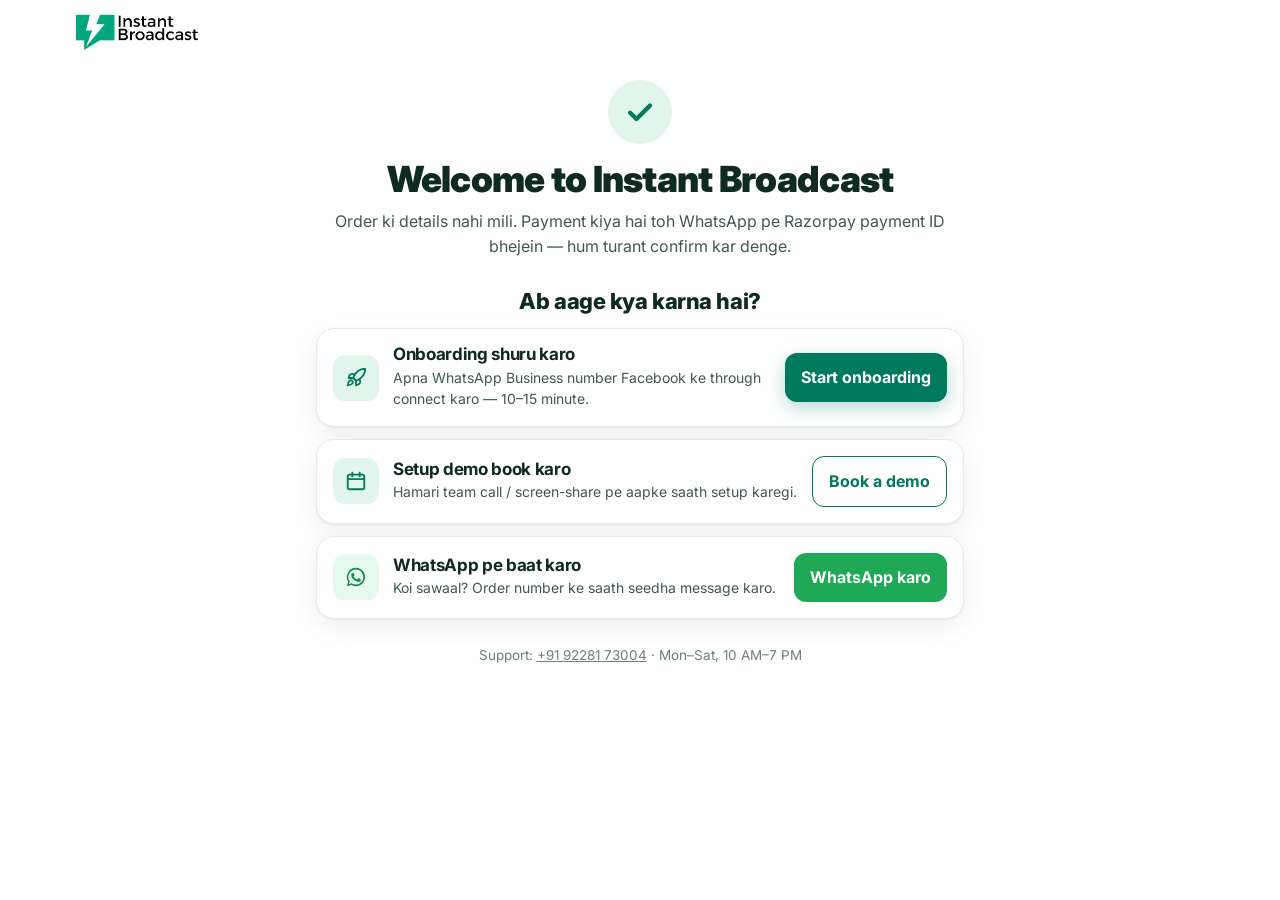
==== thank-you/index.html @ f4b50f8f "Razorpay checkout, thank-you page with order number, demo booking and onboarding; mobile fixes for k" ====
<!doctype html>
<html lang="hi-Latn">
<head>
<meta charset="utf-8">
<meta name="viewport" content="width=device-width, initial-scale=1, viewport-fit=cover">
<title>Order confirmed — Instant Broadcast</title>
<meta name="robots" content="noindex, nofollow">
<meta name="theme-color" content="#007A5C">
<link rel="icon" type="image/png" sizes="32x32" href="/assets/favicon-32.png">
<link rel="preconnect" href="https://fonts.googleapis.com">
<link rel="preconnect" href="https://fonts.gstatic.com" crossorigin>
<link href="https://fonts.googleapis.com/css2?family=Inter:wght@400;500;600;700;800;900&amp;display=swap" rel="stylesheet">
<link rel="stylesheet" href="/styles.css">
<style>
  .ty{max-width:680px;margin:0 auto;padding:8px 16px 60px}
  .ok-ic{width:64px;height:64px;border-radius:50%;background:var(--tint-2);color:var(--green-d);display:grid;place-items:center;margin:8px auto 14px}
  .ok-ic svg{width:34px;height:34px}
  .ty h1{font-size:clamp(26px,5vw,36px);font-weight:900;text-align:center;line-height:1.2}
  .ty .sub{text-align:center;color:var(--ink-2);margin-top:8px}
  .order{background:#fff;border:1.5px solid var(--green);border-radius:20px;box-shadow:var(--shadow);margin:24px 0;overflow:hidden}
  .order-no{background:var(--tint);padding:16px 18px;display:flex;align-items:center;justify-content:space-between;gap:12px;flex-wrap:wrap}
  .order-no small{display:block;font-size:12px;font-weight:700;color:var(--muted);text-transform:uppercase;letter-spacing:.05em}
  .order-no b{font-size:24px;font-weight:900;letter-spacing:.02em;font-variant-numeric:tabular-nums}
  .copy{border:1.5px solid var(--green-d);background:#fff;color:var(--green-d);font-weight:700;border-radius:10px;padding:9px 14px;font-size:14px}
  .order-body{padding:14px 18px}
  .order-body .kv b{text-align:right}
  .pending{background:#FFF7E6;color:#7A4B00;font-size:13.5px;padding:10px 18px;border-top:1px solid #F5E3B8}
  .next h2{font-size:22px;text-align:center;margin:30px 0 14px}
  .acts{display:grid;gap:12px}
  .act{background:#fff;border:1px solid var(--line);border-radius:18px;padding:16px;display:grid;grid-template-columns:auto 1fr;gap:14px;align-items:center;box-shadow:var(--shadow)}
  .act .ic{width:46px;height:46px;border-radius:12px;background:var(--tint-2);color:var(--green-d);display:grid;place-items:center}
  .act .ic svg{width:22px;height:22px}
  .act h3{font-size:17px}
  .act p{font-size:14px;color:var(--ink-2);margin:2px 0 0}
  .act > .btn{grid-column:1/-1;width:100%;min-height:48px;padding:12px 16px}
  .act.wa .ic{background:#E7F8EE;color:#128C4B}
  .btn-wa{background:#1FA855;color:#fff}
  .btn-wa:hover{background:#178A45}
  #demo-box{grid-column:1/-1;display:none;border-top:1px dashed var(--line);padding-top:14px;margin-top:4px}
  #demo-box.open{display:block}
  .chips{display:flex;gap:8px;overflow-x:auto;padding-bottom:4px;margin:6px 0 12px}
  .chip{flex:none;border:1.5px solid #CFDCD6;background:#fff;border-radius:12px;padding:9px 12px;font-weight:600;font-size:14px;color:var(--ink);text-align:center;line-height:1.2}
  .chip small{display:block;font-weight:500;font-size:12px;color:var(--muted)}
  .chip[aria-pressed="true"]{border-color:var(--green-d);background:var(--tint-2);color:var(--green-dd)}
  .chip:disabled{opacity:.4;cursor:not-allowed}
  .lbl-sm{font-size:14px;font-weight:700}
  .done{background:var(--tint);border-radius:12px;padding:12px;font-size:14.5px;font-weight:600;color:var(--green-dd)}
  .help{text-align:center;font-size:13.5px;color:var(--muted);margin-top:26px}
  @media(min-width:640px){.act{grid-template-columns:auto 1fr auto}.act > .btn{grid-column:auto;width:auto}.act p{margin-bottom:0}}
</style>
<script>
!function(f,b,e,v,n,t,s){if(f.fbq)return;n=f.fbq=function(){n.callMethod?n.callMethod.apply(n,arguments):n.queue.push(arguments)};if(!f._fbq)f._fbq=n;n.push=n;n.loaded=!0;n.version='2.0';n.queue=[];t=b.createElement(e);t.async=!0;t.src=v;s=b.getElementsByTagName(e)[0];s.parentNode.insertBefore(t,s)}(window,document,'script','https://connect.facebook.net/en_US/fbevents.js');
fbq('init', '1191549192775541');
fbq('track', 'PageView');
</script>
<script src="/track.js" defer></script>
<script src="/thankyou.js" defer></script>
</head>
<body>
<svg width="0" height="0" style="position:absolute" aria-hidden="true">
  <defs>
    <symbol id="i-check" viewBox="0 0 24 24"><path fill="none" stroke="currentColor" stroke-width="3" stroke-linecap="round" stroke-linejoin="round" d="M5 12.5l4.5 4.5L19 7.5"/></symbol>
    <symbol id="i-rocket" viewBox="0 0 24 24"><g fill="none" stroke="currentColor" stroke-width="2" stroke-linecap="round" stroke-linejoin="round"><path d="M5 15c-1.5 1.3-2 5-2 5s3.7-.5 5-2c.7-.8.7-2.1-.1-2.9a2.2 2.2 0 0 0-2.9-.1z"/><path d="M12 15l-3-3a22 22 0 0 1 2-4A12.9 12.9 0 0 1 22 2c0 2.7-.8 7.5-6 11a22.4 22.4 0 0 1-4 2z"/><path d="M9 12H4s.6-3 2-4c1.6-1.1 5 0 5 0M12 15v5s3-.6 4-2c1.1-1.6 0-5 0-5"/></g></symbol>
    <symbol id="i-cal" viewBox="0 0 24 24"><g fill="none" stroke="currentColor" stroke-width="2" stroke-linecap="round"><rect x="3" y="5" width="18" height="16" rx="2"/><path d="M3 10h18M8 3v4M16 3v4"/></g></symbol>
    <symbol id="i-wa" viewBox="0 0 24 24"><path fill="currentColor" d="M12 2a10 10 0 0 0-8.6 15.1L2 22l5-1.3A10 10 0 1 0 12 2zm0 18.2c-1.6 0-3.1-.4-4.4-1.2l-.3-.2-3 .8.8-2.9-.2-.3A8.2 8.2 0 1 1 12 20.2zm4.5-6.1c-.2-.1-1.5-.7-1.7-.8-.2-.1-.4-.1-.6.1l-.8 1c-.1.2-.3.2-.5.1a6.7 6.7 0 0 1-3.3-2.9c-.3-.4.3-.4.7-1.4.1-.2 0-.3 0-.5l-.8-1.8c-.2-.5-.4-.4-.6-.4h-.5a1 1 0 0 0-.7.3 2.9 2.9 0 0 0-.9 2.2 5.1 5.1 0 0 0 1 2.7 11.6 11.6 0 0 0 4.5 4c1.7.7 2.3.8 3.2.6.5-.1 1.5-.6 1.7-1.2.2-.6.2-1.1.1-1.2l-.6-.3z"/></symbol>
  </defs>
</svg>

<header class="wrap top"><a href="/"><img class="logo" src="/assets/ib-logo.webp" alt="Instant Broadcast" width="405" height="120"></a></header>

<main class="ty" id="ty">
  <div class="ok-ic"><svg><use href="#i-check"/></svg></div>
  <h1 id="ty-title">Payment ho gaya! Welcome to Instant Broadcast.</h1>
  <p class="sub" id="ty-sub">Aapka order confirm hai. Order number sambhal ke rakhein — support pe yahi poocha jayega.</p>

  <div class="order" id="order">
    <div class="order-no">
      <div><small>Order number</small><b id="o-no">—</b></div>
      <button class="copy" type="button" id="o-copy">Copy</button>
    </div>
    <div class="order-body">
      <div class="kv"><span>Amount paid</span><b id="o-amt">—</b></div>
      <div class="kv"><span>Plan</span><b id="o-items">Instant Broadcast combo (yearly)</b></div>
      <div class="kv"><span>Payment ID</span><b id="o-pay" style="font-weight:600;font-size:13px">—</b></div>
    </div>
    <div class="pending" id="o-pending" hidden>Payment Razorpay pe ho gaya hai; hamari team order ko confirm karke aapko WhatsApp karegi.</div>
  </div>

  <section class="next">
    <h2>Ab aage kya karna hai?</h2>
    <div class="acts">
      <div class="act">
        <span class="ic"><svg><use href="#i-rocket"/></svg></span>
        <div><h3>Onboarding shuru karo</h3><p>Apna WhatsApp Business number Facebook ke through connect karo — 10–15 minute.</p></div>
        <a class="btn btn-main" id="go-onboard" href="https://onboarding.instantbroadcast.in/auth/facebook/onboarding/">Start onboarding</a>
      </div>

      <div class="act">
        <span class="ic"><svg><use href="#i-cal"/></svg></span>
        <div><h3>Setup demo book karo</h3><p>Hamari team call / screen-share pe aapke saath setup karegi.</p></div>
        <button class="btn btn-ghost" type="button" id="demo-open" aria-expanded="false" aria-controls="demo-box">Book a demo</button>
        <div id="demo-box">
          <div class="lbl-sm">Din chuno</div>
          <div class="chips" id="d-days" role="group" aria-label="Demo day"></div>
          <div class="lbl-sm">Time chuno</div>
          <div class="chips" id="d-slots" role="group" aria-label="Demo time"></div>
          <p class="err" id="d-err" hidden></p>
          <button class="btn btn-main btn-block" type="button" id="d-book">Demo confirm karo</button>
          <div class="done" id="d-done" hidden></div>
        </div>
      </div>

      <div class="act wa">
        <span class="ic"><svg><use href="#i-wa"/></svg></span>
        <div><h3>WhatsApp pe baat karo</h3><p>Koi sawaal? Order number ke saath seedha message karo.</p></div>
        <a class="btn btn-wa" id="go-wa" href="https://wa.me/919228173004?text=Hi%2C%20maine%20Instant%20Broadcast%20combo%20kharida%20hai.%20%5Bcombo-lp%5D" target="_blank" rel="noopener">WhatsApp karo</a>
      </div>
    </div>
  </section>

  <p class="help">Support: <a href="tel:+919228173004">+91 92281 73004</a> · Mon–Sat, 10 AM–7 PM</p>
</main>
</body>
</html>
---- styles.css ----
/* Instant Broadcast — Combo page. White + green, Inter. */
:root{
  --green:#00A67E; --green-d:#007A5C; --green-dd:#005C45; --ink:#0F2A22; --ink-2:#3D5A50; --muted:#6B8279;
  --line:#E3ECE8; --tint:#F1FAF6; --tint-2:#E2F5EC; --bg:#FFFFFF; --soft:#F7FAF9; --amber:#F5A524; --red:#D64545;
  --r:16px; --r-lg:24px; --shadow:0 1px 2px rgba(15,42,34,.06),0 8px 24px rgba(15,42,34,.07);
}
*{box-sizing:border-box;margin:0;padding:0}
html{scroll-behavior:smooth;-webkit-text-size-adjust:100%}
@media (prefers-reduced-motion:reduce){html{scroll-behavior:auto}*{animation:none!important;transition:none!important}}
body{font-family:Inter,system-ui,-apple-system,"Segoe UI",Roboto,sans-serif;color:var(--ink);background:var(--bg);line-height:1.55;font-size:16px;overflow-x:hidden}
img{max-width:100%;display:block}
a{color:inherit}
button{font:inherit;cursor:pointer}
.wrap{max-width:1160px;margin:0 auto;padding:0 16px}
.sec{padding:64px 0}
.sec.soft{background:var(--soft)}
.eyebrow{display:inline-flex;align-items:center;gap:8px;font-size:13px;font-weight:700;letter-spacing:.04em;text-transform:uppercase;color:var(--green-d);background:var(--tint-2);padding:6px 12px;border-radius:999px}
h1,h2,h3{line-height:1.15;letter-spacing:-.02em}
h2{font-size:clamp(28px,4.2vw,42px);font-weight:800;margin:14px 0 12px}
h3{font-size:20px;font-weight:700}
.lead{color:var(--ink-2);font-size:17px;max-width:640px}
.center{text-align:center}.center .lead{margin:0 auto}
.hl{color:var(--green-d);background:linear-gradient(transparent 62%,#BFEFDB 62%)}

/* buttons */
.btn{display:inline-flex;align-items:center;justify-content:center;gap:10px;border:0;border-radius:12px;font-weight:700;text-decoration:none;padding:15px 22px;font-size:16px;transition:transform .15s,background .15s;min-height:52px}
.btn:active{transform:scale(.98)}
.btn-main{background:var(--green-d);color:#fff;box-shadow:0 6px 18px rgba(0,122,92,.28)}
.btn-main:hover{background:var(--green-dd)}
.btn-ghost{background:#fff;color:var(--green-d);border:1.5px solid var(--green-d)}
.btn-ghost:hover{background:var(--tint)}
.btn-block{width:100%}
.btn svg{width:20px;height:20px;flex:none}

/* top strip */
.strip{background:var(--tint-2);color:var(--ink);font-size:14px;text-align:center;padding:9px 16px;font-weight:500}
.strip b{color:var(--green-d)}
.strip a{font-weight:700;color:var(--green-d);margin-left:6px;white-space:nowrap}

/* header */
.top{display:flex;align-items:center;justify-content:space-between;gap:12px;padding-top:14px;padding-bottom:14px}
.top img.logo{height:36px;width:auto}
.top .wa-link{display:inline-flex;align-items:center;gap:8px;font-weight:600;font-size:14px;text-decoration:none;color:var(--green-d)}
.top .wa-link svg{width:18px;height:18px}

/* hero */
.hero{padding:28px 0 56px;background:radial-gradient(900px 420px at 85% 0%,#E6F8F0 0%,rgba(230,248,240,0) 70%)}
.hero-grid{display:grid;gap:40px;align-items:center}
@media(min-width:960px){.hero-grid{grid-template-columns:1.08fr .92fr}}
.hero h1{font-size:clamp(32px,5.4vw,54px);font-weight:900;margin:16px 0 14px}
.hero .sub{font-size:18px;color:var(--ink-2);max-width:560px}
.trio{display:grid;grid-template-columns:repeat(3,1fr);gap:10px;margin:22px 0}
.trio div{background:#fff;border:1px solid var(--line);border-radius:14px;padding:12px 10px;text-align:center;font-size:13px;font-weight:600;color:var(--ink-2)}
.trio .ic{width:38px;height:38px;border-radius:10px;background:var(--tint-2);display:grid;place-items:center;margin:0 auto 8px;color:var(--green-d)}
.trio .ic svg{width:20px;height:20px}
.pricebox{background:#fff;border:1.5px solid var(--green);border-radius:var(--r-lg);padding:18px;box-shadow:var(--shadow);max-width:520px}
.pricebox .row{display:flex;align-items:baseline;gap:10px;flex-wrap:wrap}
.pricebox .amt{font-size:36px;font-weight:900;letter-spacing:-.02em}
.pricebox .per{color:var(--ink-2);font-weight:600}
.pricebox .note{font-size:13px;color:var(--muted);margin-top:4px}
.pricebox .gift{display:flex;gap:10px;align-items:center;background:var(--tint);border-radius:12px;padding:10px 12px;margin:14px 0;font-size:14px;font-weight:600}
.pricebox .gift svg{width:22px;height:22px;color:var(--green-d);flex:none}
.trust{display:flex;align-items:center;gap:14px;flex-wrap:wrap;margin-top:18px;font-size:14px;color:var(--ink-2)}
.faces{display:flex}.faces img{width:34px;height:34px;border-radius:50%;border:2px solid #fff;margin-left:-8px}.faces img:first-child{margin-left:0}
.stars{color:var(--amber);letter-spacing:1px}
.trust img.mbp{height:40px;width:auto}

/* hero visual: phone + floating cards (all HTML, no screenshots) */
.stage{position:relative;max-width:440px;margin:0 auto;padding:10px 26px}
.phone{background:#0F2A22;border-radius:38px;padding:10px;box-shadow:0 30px 60px rgba(15,42,34,.25)}
.screen{background:#ECE5DD;border-radius:30px;overflow:hidden}
.chat-head{background:var(--green-dd);color:#fff;display:flex;align-items:center;gap:10px;padding:14px 14px}
.chat-head .av{width:34px;height:34px;border-radius:50%;background:#fff;display:grid;place-items:center}
.chat-head .av img{width:26px;height:auto}
.chat-head b{display:block;font-size:14px}.chat-head small{font-size:11px;opacity:.85}
.chat{padding:14px 12px 18px;display:flex;flex-direction:column;gap:8px;min-height:380px;font-size:13.5px}
.msg{max-width:84%;padding:8px 10px 6px;border-radius:10px;background:#fff;box-shadow:0 1px 1px rgba(0,0,0,.08);position:relative}
.msg.me{align-self:flex-end;background:#D9FDD3}
.msg time{display:block;text-align:right;font-size:10px;color:#7d8b85;margin-top:2px}
.msg .card-img{height:110px;border-radius:8px;margin:-2px -4px 8px;background:linear-gradient(135deg,#FFE7B8,#FFC7A6 55%,#F59E9E);display:grid;place-items:center;font-weight:900;font-size:26px;color:#7A2E12;letter-spacing:-.02em}
.msg .qr{display:flex;flex-direction:column;gap:1px;margin:8px -10px -6px;border-top:1px solid #eee}
.msg .qr span{text-align:center;color:#027EB5;font-weight:600;padding:8px;border-bottom:1px solid #f1f1f1}
.msg .qr span:last-child{border:0}
.float{position:absolute;background:#fff;border-radius:14px;box-shadow:var(--shadow);padding:10px 12px;font-size:12.5px;display:flex;gap:10px;align-items:center;border:1px solid var(--line)}
.float .ic{width:32px;height:32px;border-radius:9px;display:grid;place-items:center;flex:none}
.float .ic svg{width:18px;height:18px}
.float b{display:block;font-size:13px}
.float small{color:var(--muted)}
.f1{left:-6px;top:90px}.f1 .ic{background:#FFF3DC;color:#B26B00}
.f2{right:-8px;top:230px}.f2 .ic{background:var(--tint-2);color:var(--green-d)}
.f3{left:4px;bottom:28px}.f3 .ic{background:#E8F0FF;color:#2F5BD3}
@media(max-width:420px){.float{transform:scale(.9)}.f1{left:-14px}.f2{right:-16px}.f3{left:-10px}}

/* reviews */
.rev-grid{display:grid;gap:16px;margin-top:32px}
@media(min-width:760px){.rev-grid{grid-template-columns:repeat(3,1fr)}}
.rev{background:#fff;border:1px solid var(--line);border-radius:var(--r);padding:20px;box-shadow:var(--shadow)}
.rev p{font-size:17px;font-weight:600;margin:10px 0 14px}
.rev .who{font-size:13px;color:var(--muted)}
.rev .who b{color:var(--ink)}
.rating{display:flex;align-items:center;justify-content:center;gap:16px;flex-wrap:wrap;margin-top:22px;font-size:14px;color:var(--ink-2)}
.rating .big{font-size:30px;font-weight:900;color:var(--ink)}
.rating img{height:40px;width:auto}

/* combo builder */
.combo-grid{display:grid;gap:24px;margin-top:34px;align-items:start}
@media(min-width:980px){.combo-grid{grid-template-columns:1.35fr .95fr}}
.items{display:grid;gap:14px}
.item{position:relative;display:grid;grid-template-columns:auto 1fr;gap:14px;background:#fff;border:1.5px solid var(--line);border-radius:var(--r-lg);padding:18px;cursor:pointer;transition:border-color .15s,box-shadow .15s}
.item:hover{border-color:#B7E3D1}
.item.on{border-color:var(--green);box-shadow:0 0 0 3px rgba(0,166,126,.12)}
.item.locked{cursor:default}
.item input{position:absolute;opacity:0;pointer-events:none}
.tick{width:28px;height:28px;border-radius:8px;border:2px solid #B8C9C2;display:grid;place-items:center;background:#fff;margin-top:2px;transition:.15s}
.tick svg{width:18px;height:18px;color:#fff;opacity:0}
.item.on .tick{background:var(--green-d);border-color:var(--green-d)}
.item.on .tick svg{opacity:1}
.item input:focus-visible + .tick{outline:3px solid #8FD9BD;outline-offset:2px}
.item .top-row{display:flex;justify-content:space-between;gap:10px;align-items:flex-start;flex-wrap:wrap}
.item h3{font-size:18px}
.item .tag{font-size:12px;font-weight:700;color:var(--green-d);background:var(--tint-2);padding:3px 9px;border-radius:999px;white-space:nowrap}
.item .tag.gift{background:#FFF3DC;color:#8A5300}
.item .price{font-weight:800;white-space:nowrap}
.item .price small{font-weight:600;color:var(--muted)}
.item p{color:var(--ink-2);font-size:14.5px;margin:6px 0 10px}
.item ul{list-style:none;display:flex;flex-wrap:wrap;gap:6px}
.item li{font-size:12.5px;background:var(--soft);border:1px solid var(--line);border-radius:999px;padding:4px 10px;color:var(--ink-2)}
.cart{background:#fff;border:1.5px solid var(--line);border-radius:var(--r-lg);padding:20px;box-shadow:var(--shadow)}
@media(min-width:980px){.cart{position:sticky;top:20px}}
.cart h3{display:flex;align-items:center;gap:8px;margin-bottom:14px}
.cart h3 svg{width:20px;height:20px;color:var(--green-d)}
.lines{list-style:none;display:grid;gap:10px;font-size:14.5px;border-bottom:1px dashed var(--line);padding-bottom:14px}
.lines li{display:flex;justify-content:space-between;gap:12px}
.lines .free{color:var(--green-d);font-weight:700}
.lines .tbc{color:var(--muted);font-size:13px;text-align:right}
.sums{display:grid;gap:6px;font-size:14px;padding:12px 0;color:var(--ink-2)}
.sums div{display:flex;justify-content:space-between}
.total{display:flex;justify-content:space-between;align-items:baseline;font-weight:900;font-size:22px;border-top:1px solid var(--line);padding-top:12px;margin-bottom:14px}
.cart .fine{font-size:12.5px;color:var(--muted);margin-top:10px}
.assure{display:grid;gap:6px;margin-top:12px;font-size:13px;color:var(--ink-2)}
.assure div{display:flex;gap:8px;align-items:center}
.assure svg{width:16px;height:16px;color:var(--green-d);flex:none}

/* checkout drawer */
.co-back{position:fixed;inset:0;background:rgba(15,42,34,.45);z-index:60;display:none}
.co-back.open{display:block}
.co{position:fixed;left:0;right:0;bottom:0;z-index:61;background:#fff;border-radius:22px 22px 0 0;max-height:92vh;overflow:auto;transform:translateY(105%);transition:transform .25s;padding:22px 16px 26px}
.co.open{transform:none}
@media(min-width:720px){.co{left:50%;right:auto;bottom:auto;top:50%;width:480px;border-radius:22px;transform:translate(-50%,-40%);opacity:0;pointer-events:none;transition:opacity .2s,transform .2s}.co.open{transform:translate(-50%,-50%);opacity:1;pointer-events:auto}}
.co .x{position:absolute;right:12px;top:12px;width:40px;height:40px;border-radius:50%;border:0;background:var(--soft);font-size:22px;line-height:1}
.co h3{font-size:22px;margin-bottom:4px;padding-right:40px}
.co .mini{background:var(--tint);border-radius:12px;padding:10px 12px;font-size:13.5px;margin:14px 0}
.co .mini b{color:var(--green-d)}
.field{display:grid;gap:6px;margin-bottom:12px}
.field label{font-size:14px;font-weight:600}
.field input{font:inherit;font-size:16px;border:1.5px solid #CFDCD6;border-radius:12px;padding:13px 14px;width:100%;background:#fff;color:var(--ink)}
.field input:focus{outline:none;border-color:var(--green);box-shadow:0 0 0 3px rgba(0,166,126,.15)}
.phone-in{display:flex;border:1.5px solid #CFDCD6;border-radius:12px;overflow:hidden}
.phone-in span{padding:13px 12px;background:var(--soft);font-weight:600;border-right:1px solid #CFDCD6}
.phone-in input{border:0;border-radius:0}
.phone-in:focus-within{border-color:var(--green);box-shadow:0 0 0 3px rgba(0,166,126,.15)}
.err{color:var(--red);font-size:13px}
.consent{font-size:12.5px;color:var(--muted);margin:6px 0 14px}

/* template showcase */
.tpl-row{display:flex;gap:16px;overflow-x:auto;scroll-snap-type:x mandatory;padding:6px 2px 18px;margin-top:30px;-webkit-overflow-scrolling:touch}
.tpl{flex:0 0 260px;scroll-snap-align:start;background:#ECE5DD;border-radius:20px;padding:14px;border:1px solid #DED6CC}
.tpl h4{font-size:14px;margin-bottom:10px;color:var(--ink)}
.tpl .msg{max-width:100%}
.mini-cards{display:flex;gap:6px;margin:-2px -4px 6px}
.mini-cards div{flex:1;height:70px;border-radius:8px;display:grid;place-items:center;font-size:11px;font-weight:700;color:#5b3b14}
.pay{display:flex;align-items:center;justify-content:space-between;background:#F6FBF9;border-radius:8px;padding:8px 10px;margin:4px -4px 6px;font-weight:700}

/* logos + stats */
.logos{display:flex;flex-wrap:wrap;justify-content:center;gap:14px 26px;align-items:center;margin-top:28px}
.logos img{height:48px;width:auto;filter:grayscale(.15);opacity:.92}
.stats{display:grid;grid-template-columns:repeat(2,1fr);gap:14px;margin-top:34px}
@media(min-width:760px){.stats{grid-template-columns:repeat(4,1fr)}}
.stat{background:#fff;border:1px solid var(--line);border-radius:var(--r);padding:18px;text-align:center}
.stat b{display:block;font-size:30px;font-weight:900;color:var(--green-d)}
.stat span{font-size:13.5px;color:var(--ink-2)}

/* stages */
.stage-block{display:grid;gap:28px;align-items:center;padding:34px 0;border-top:1px solid var(--line)}
.stage-block:first-of-type{border-top:0}
@media(min-width:900px){.stage-block{grid-template-columns:1fr 1fr}.stage-block.flip .vis{order:2}}
.num{font-size:13px;font-weight:800;color:var(--green-d);letter-spacing:.06em}
.stage-block h3{font-size:clamp(24px,3vw,32px);font-weight:800;margin:8px 0 10px}
.feats{display:grid;gap:12px;margin:18px 0 22px}
.feat{display:grid;grid-template-columns:auto 1fr;gap:12px}
.feat .ic{width:36px;height:36px;border-radius:10px;background:var(--tint-2);color:var(--green-d);display:grid;place-items:center}
.feat .ic svg{width:18px;height:18px}
.feat b{display:block;font-size:15.5px}
.feat span{font-size:14px;color:var(--ink-2)}
.vis{background:var(--tint);border-radius:var(--r-lg);padding:22px;border:1px solid var(--line)}
.panel{background:#fff;border-radius:16px;box-shadow:var(--shadow);padding:16px;font-size:13.5px}
.panel + .panel{margin-top:12px}
.panel .hd{display:flex;justify-content:space-between;align-items:center;font-weight:700;margin-bottom:10px}
.pill{font-size:11.5px;font-weight:700;border-radius:999px;padding:3px 9px;background:var(--tint-2);color:var(--green-d)}
.pill.amber{background:#FFF3DC;color:#8A5300}
.pill.blue{background:#E8F0FF;color:#2F5BD3}
.bar{height:8px;border-radius:99px;background:#EDF3F0;overflow:hidden;margin:6px 0 10px}
.bar i{display:block;height:100%;background:var(--green)}
.kv{display:flex;justify-content:space-between;padding:6px 0;border-bottom:1px solid #F0F4F2}
.kv:last-child{border:0}
.call{display:flex;gap:12px;align-items:center}
.call .wave{display:flex;gap:3px;align-items:center;height:28px}
.call .wave i{width:4px;border-radius:2px;background:var(--green);animation:wv 1s ease-in-out infinite}
.call .wave i:nth-child(2){animation-delay:.1s}.call .wave i:nth-child(3){animation-delay:.2s}.call .wave i:nth-child(4){animation-delay:.3s}.call .wave i:nth-child(5){animation-delay:.4s}
@keyframes wv{0%,100%{height:8px}50%{height:26px}}
.transcript{display:grid;gap:6px;margin-top:10px}
.transcript div{padding:7px 10px;border-radius:10px;background:var(--soft)}
.transcript div.ai{background:var(--tint-2)}

/* videos */
.vid-row{display:flex;gap:14px;overflow-x:auto;scroll-snap-type:x mandatory;padding:6px 2px 18px;margin-top:28px}
.vid{flex:0 0 190px;scroll-snap-align:start;text-decoration:none;color:inherit}
.vid .th{position:relative;border-radius:16px;overflow:hidden;aspect-ratio:3/4;background:#dfe9e4}
.vid .th img{width:100%;height:100%;object-fit:cover}
.vid .play{position:absolute;left:50%;top:50%;transform:translate(-50%,-50%);width:52px;height:52px;border-radius:50%;background:rgba(255,255,255,.92);display:grid;place-items:center;box-shadow:0 4px 14px rgba(0,0,0,.2)}
.vid .play svg{width:20px;height:20px;color:var(--green-d);margin-left:3px}
.vid b{display:block;font-size:14px;margin-top:8px}
.vid small{font-size:12.5px;color:var(--muted)}
.swipe{font-size:13px;color:var(--muted);text-align:center}

/* kit */
.kit-grid{display:grid;gap:26px;align-items:center;margin-top:8px}
@media(min-width:900px){.kit-grid{grid-template-columns:1.05fr .95fr;gap:44px}}
.kit-copy{order:-1}
@media(min-width:900px){.kit-copy{order:2}}
.kit-photos{display:grid;grid-template-columns:1fr 1fr;gap:10px}
.kit-photos figure{position:relative;margin:0;border-radius:18px;overflow:hidden;background:#dfe9e4}
.kit-photos figure:first-child{grid-column:1/-1}
.kit-photos img{width:100%;height:auto;aspect-ratio:4/3;object-fit:cover}
.kit-photos figure:first-child img{aspect-ratio:16/10}
.kit-photos figcaption{position:absolute;left:8px;bottom:8px;background:rgba(255,255,255,.94);color:var(--ink);font-size:12px;font-weight:700;padding:5px 9px;border-radius:999px}
.kit-badge{display:inline-flex;align-items:center;gap:8px;background:#FFF3DC;color:#8A5300;font-weight:800;font-size:14px;padding:8px 12px;border-radius:12px;margin-top:4px}
.kit-badge svg{width:18px;height:18px}
@media(max-width:599px){.kit-copy h2{font-size:28px}.kit-copy .btn{width:100%}}
.checks{list-style:none;display:grid;gap:10px;margin:18px 0 24px}
.checks li{display:flex;gap:10px;align-items:flex-start;font-size:15.5px}
.checks svg{width:20px;height:20px;color:var(--green-d);flex:none;margin-top:2px}

/* plan card */
.plan{max-width:760px;margin:30px auto 0;background:#fff;border:1.5px solid var(--green);border-radius:var(--r-lg);overflow:hidden;box-shadow:var(--shadow)}
.plan-head{background:var(--tint);padding:22px;display:flex;justify-content:space-between;gap:16px;flex-wrap:wrap;align-items:center}
.plan-head .amt{font-size:38px;font-weight:900}
.plan-body{padding:22px;display:grid;gap:22px}
@media(min-width:700px){.plan-body{grid-template-columns:1fr 1fr}}
.plan-body h4{font-size:14px;text-transform:uppercase;letter-spacing:.05em;color:var(--muted);margin-bottom:10px}
.rates{width:100%;border-collapse:collapse;font-size:14.5px}
.rates td{padding:8px 0;border-bottom:1px solid #EEF3F1}
.rates td:last-child{text-align:right;font-weight:700}

/* team strip */
.team{display:flex;gap:12px;overflow-x:auto;scroll-snap-type:x mandatory;margin:28px -16px 0;padding:0 16px 14px;-webkit-overflow-scrolling:touch;text-align:left}
.team figure{flex:0 0 78%;scroll-snap-align:center;margin:0;background:#fff;border:1px solid var(--line);border-radius:18px;overflow:hidden;box-shadow:var(--shadow)}
.team img{width:100%;height:auto;aspect-ratio:4/3;object-fit:cover}
.team figcaption{padding:10px 14px 12px;font-size:13.5px;color:var(--ink-2)}
.team figcaption b{display:block;color:var(--ink);font-size:14.5px}
@media(min-width:760px){.team{display:grid;grid-template-columns:repeat(4,1fr);overflow:visible;margin:28px 0 0;padding:0}.team figure{flex:none}}
.team-note{font-size:13px;color:var(--muted);margin-top:4px}
@media(min-width:760px){.team-note{display:none}}

/* faq */
.faq{max-width:780px;margin:30px auto 0;display:grid;gap:10px}
.faq details{background:#fff;border:1px solid var(--line);border-radius:14px;padding:0 18px}
.faq summary{list-style:none;cursor:pointer;padding:16px 28px 16px 0;font-weight:700;position:relative}
.faq summary::-webkit-details-marker{display:none}
.faq summary::after{content:"+";position:absolute;right:0;top:12px;font-size:24px;color:var(--green-d);font-weight:500}
.faq details[open] summary::after{content:"–"}
.faq details p{padding:0 0 16px;color:var(--ink-2);font-size:15px}

/* final */
.final{background:var(--tint);border-radius:28px;padding:40px 22px;text-align:center;border:1px solid var(--line)}
.final .btns{display:flex;gap:12px;justify-content:center;flex-wrap:wrap;margin-top:22px}
.legal{font-size:12.5px;color:var(--muted);text-align:center;padding:28px 16px 110px}
.legal a{color:var(--ink-2)}

/* section CTA */
.cta-line{display:flex;align-items:center;justify-content:center;gap:14px;flex-wrap:wrap;margin-top:28px}
.cta-line small{color:var(--muted);font-size:13.5px}

/* sticky bar */
.sticky{position:fixed;left:0;right:0;bottom:0;z-index:50;background:#fff;border-top:1px solid var(--line);box-shadow:0 -6px 20px rgba(15,42,34,.08);padding:10px 16px calc(10px + env(safe-area-inset-bottom));display:flex;align-items:center;gap:12px;transform:translateY(110%);transition:transform .25s}
.sticky.show{transform:none}
.sticky .sum{flex:1;min-width:0;font-size:13px;color:var(--ink-2);line-height:1.3}
.sticky .sum b{display:block;font-size:17px;color:var(--ink)}
.sticky .btn{padding:12px 18px;min-height:48px}
@media(min-width:980px){.sticky{max-width:640px;left:50%;transform:translate(-50%,130%);bottom:16px;border-radius:18px;border:1px solid var(--line)}.sticky.show{transform:translate(-50%,0)}}

.sr{position:absolute;width:1px;height:1px;overflow:hidden;clip:rect(0 0 0 0)}
[hidden]{display:none!important}
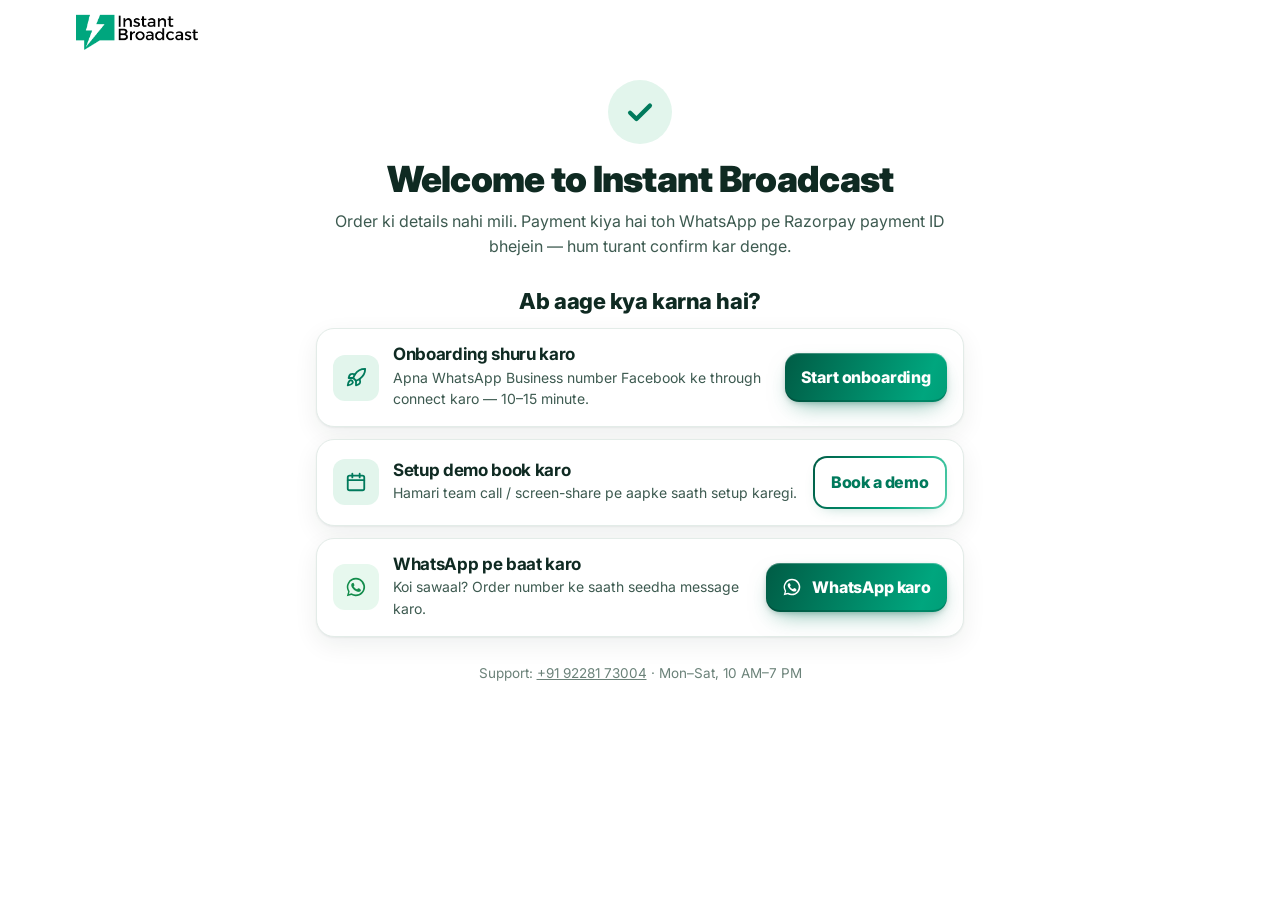
==== commit e7d5322c: "Animated style on every button (main, outline, header, sticky, checkout, thank-you); cache-busting o" ====
--- a/thank-you/index.html
+++ b/thank-you/index.html
@@ -10,7 +10,7 @@
 <link rel="preconnect" href="https://fonts.googleapis.com">
 <link rel="preconnect" href="https://fonts.gstatic.com" crossorigin>
 <link href="https://fonts.googleapis.com/css2?family=Inter:wght@400;500;600;700;800;900&amp;display=swap" rel="stylesheet">
-<link rel="stylesheet" href="/styles.css">
+<link rel="stylesheet" href="/styles.css?v=3">
 <style>
   .ty{max-width:680px;margin:0 auto;padding:8px 16px 60px}
   .ok-ic{width:64px;height:64px;border-radius:50%;background:var(--tint-2);color:var(--green-d);display:grid;place-items:center;margin:8px auto 14px}
@@ -34,9 +34,7 @@
   .act p{font-size:14px;color:var(--ink-2);margin:2px 0 0}
   .act > .btn{grid-column:1/-1;width:100%;min-height:48px;padding:12px 16px}
   .act.wa .ic{background:#E7F8EE;color:#128C4B}
-  .btn-wa{background:#1FA855;color:#fff}
-  .btn-wa:hover{background:#178A45}
-  #demo-box{grid-column:1/-1;display:none;border-top:1px dashed var(--line);padding-top:14px;margin-top:4px}
+    #demo-box{grid-column:1/-1;display:none;border-top:1px dashed var(--line);padding-top:14px;margin-top:4px}
   #demo-box.open{display:block}
   .chips{display:flex;gap:8px;overflow-x:auto;padding-bottom:4px;margin:6px 0 12px}
   .chip{flex:none;border:1.5px solid #CFDCD6;background:#fff;border-radius:12px;padding:9px 12px;font-weight:600;font-size:14px;color:var(--ink);text-align:center;line-height:1.2}
@@ -53,8 +51,8 @@
 fbq('init', '1191549192775541');
 fbq('track', 'PageView');
 </script>
-<script src="/track.js" defer></script>
-<script src="/thankyou.js" defer></script>
+<script src="/track.js?v=3" defer></script>
+<script src="/thankyou.js?v=3" defer></script>
 </head>
 <body>
 <svg width="0" height="0" style="position:absolute" aria-hidden="true">
@@ -76,7 +74,7 @@
   <div class="order" id="order">
     <div class="order-no">
       <div><small>Order number</small><b id="o-no">—</b></div>
-      <button class="copy" type="button" id="o-copy">Copy</button>
+      <button class="btn btn-ghost btn-sm" type="button" id="o-copy">Copy</button>
     </div>
     <div class="order-body">
       <div class="kv"><span>Amount paid</span><b id="o-amt">—</b></div>
@@ -113,7 +111,7 @@
       <div class="act wa">
         <span class="ic"><svg><use href="#i-wa"/></svg></span>
         <div><h3>WhatsApp pe baat karo</h3><p>Koi sawaal? Order number ke saath seedha message karo.</p></div>
-        <a class="btn btn-wa" id="go-wa" href="https://wa.me/919228173004?text=Hi%2C%20maine%20Instant%20Broadcast%20combo%20kharida%20hai.%20%5Bcombo-lp%5D" target="_blank" rel="noopener">WhatsApp karo</a>
+        <a class="btn btn-main" id="go-wa" href="https://wa.me/919228173004?text=Hi%2C%20maine%20Instant%20Broadcast%20combo%20kharida%20hai.%20%5Bcombo-lp%5D" target="_blank" rel="noopener"><svg><use href="#i-wa"/></svg>WhatsApp karo</a>
       </div>
     </div>
   </section>
--- a/styles.css
+++ b/styles.css
@@ -23,14 +23,45 @@
 .hl{color:var(--green-d);background:linear-gradient(transparent 62%,#BFEFDB 62%)}
 
 /* buttons */
-.btn{display:inline-flex;align-items:center;justify-content:center;gap:10px;border:0;border-radius:12px;font-weight:700;text-decoration:none;padding:15px 22px;font-size:16px;transition:transform .15s,background .15s;min-height:52px}
-.btn:active{transform:scale(.98)}
-.btn-main{background:var(--green-d);color:#fff;box-shadow:0 6px 18px rgba(0,122,92,.28)}
-.btn-main:hover{background:var(--green-dd)}
-.btn-ghost{background:#fff;color:var(--green-d);border:1.5px solid var(--green-d)}
-.btn-ghost:hover{background:var(--tint)}
+.btn{position:relative;display:inline-flex;align-items:center;justify-content:center;gap:10px;border:0;border-radius:14px;font-weight:800;letter-spacing:-.01em;text-decoration:none;padding:15px 24px;font-size:16px;min-height:54px;transition:transform .28s cubic-bezier(.3,1.6,.5,1),box-shadow .25s ease,background-color .2s}
+.btn:active{transform:scale(.97)}
+/* Main CTA: flowing green gradient, soft breathing glow, light sweep every few seconds */
+.btn-main{color:#fff;overflow:hidden;isolation:isolate;
+  background:linear-gradient(110deg,#005C45 0%,#00A67E 35%,#007A5C 65%,#00A67E 100%);background-size:260% 100%;
+  box-shadow:0 10px 24px -10px rgba(0,122,92,.6),0 2px 6px -2px rgba(0,60,45,.35),inset 0 1px 0 rgba(255,255,255,.25),inset 0 -2px 0 rgba(0,0,0,.18);
+  animation:ib-flow 6s ease-in-out infinite,ib-glow 2.8s ease-in-out infinite}
+.btn-main::after{content:"";position:absolute;top:-20%;bottom:-20%;left:-70%;width:45%;z-index:-1;pointer-events:none;
+  background:linear-gradient(100deg,rgba(255,255,255,0) 0%,rgba(255,255,255,.38) 50%,rgba(255,255,255,0) 100%);transform:skewX(-18deg);
+  animation:ib-shine 3.6s ease-in-out infinite}
+.btn-main:hover{transform:translateY(-3px);box-shadow:0 16px 30px -12px rgba(0,122,92,.7),0 3px 8px -2px rgba(0,60,45,.35),inset 0 1px 0 rgba(255,255,255,.3),inset 0 -2px 0 rgba(0,0,0,.18)}
+.btn-main:active{transform:translateY(0) scale(.97)}
+.btn-main .arr{transition:transform .25s ease}
+.btn-main:hover .arr{transform:translateX(4px)}
+.btn-main:focus-visible{outline:3px solid #8FD9BD;outline-offset:3px}
+@keyframes ib-flow{0%,100%{background-position:0% 50%}50%{background-position:100% 50%}}
+@keyframes ib-glow{0%,100%{filter:none}50%{filter:drop-shadow(0 0 10px rgba(0,166,126,.45))}}
+@keyframes ib-shine{0%{left:-70%;opacity:0}10%{opacity:1}50%{left:135%;opacity:1}55%,100%{left:135%;opacity:0}}
+/* two-line CTA: label + price line */
+.btn-2l{flex-direction:column;gap:3px;padding-top:12px;padding-bottom:12px}
+.btn-2l .row1{display:inline-flex;align-items:center;gap:8px}
+.btn-2l .row2{font-size:12px;font-weight:600;opacity:.9;letter-spacing:.02em}
+.btn-2l .row2 s{opacity:.7;margin-right:4px}
+/* Secondary CTA: white button with a moving green border and the same light sweep */
+.btn-ghost{color:var(--green-d);overflow:hidden;isolation:isolate;border:2px solid transparent;
+  background:linear-gradient(#fff,#fff) padding-box,linear-gradient(110deg,#005C45,#00A67E,#7FE0BF,#00A67E,#005C45) border-box;background-size:100% 100%,260% 100%;
+  box-shadow:0 6px 16px -10px rgba(0,122,92,.45);animation:ib-border 4s linear infinite}
+.btn-ghost::after{content:"";position:absolute;top:-20%;bottom:-20%;left:-70%;width:40%;z-index:-1;pointer-events:none;
+  background:linear-gradient(100deg,rgba(0,166,126,0) 0%,rgba(0,166,126,.16) 50%,rgba(0,166,126,0) 100%);transform:skewX(-18deg);animation:ib-shine 3.6s ease-in-out 1.2s infinite}
+.btn-ghost:hover{transform:translateY(-3px);background:linear-gradient(var(--tint),var(--tint)) padding-box,linear-gradient(110deg,#005C45,#00A67E,#7FE0BF,#00A67E,#005C45) border-box;background-size:100% 100%,260% 100%;box-shadow:0 12px 24px -12px rgba(0,122,92,.55)}
+.btn-ghost:hover .arr{transform:translateX(4px)}
+.btn-ghost .arr{transition:transform .25s ease}
+@keyframes ib-border{0%{background-position:0 0,0% 50%}100%{background-position:0 0,260% 50%}}
+/* small header WhatsApp button */
+.btn-sm{min-height:40px;padding:8px 14px;font-size:14px;border-radius:12px;gap:7px}
+.btn-sm svg{width:17px;height:17px}
 .btn-block{width:100%}
 .btn svg{width:20px;height:20px;flex:none}
+.btn .arr{width:18px;height:18px}
 
 /* top strip */
 .strip{background:var(--tint-2);color:var(--ink);font-size:14px;text-align:center;padding:9px 16px;font-weight:500}
@@ -291,3 +322,4 @@
 
 .sr{position:absolute;width:1px;height:1px;overflow:hidden;clip:rect(0 0 0 0)}
 [hidden]{display:none!important}
+@media (prefers-reduced-motion:reduce){.btn-main::after,.btn-ghost::after{display:none}}
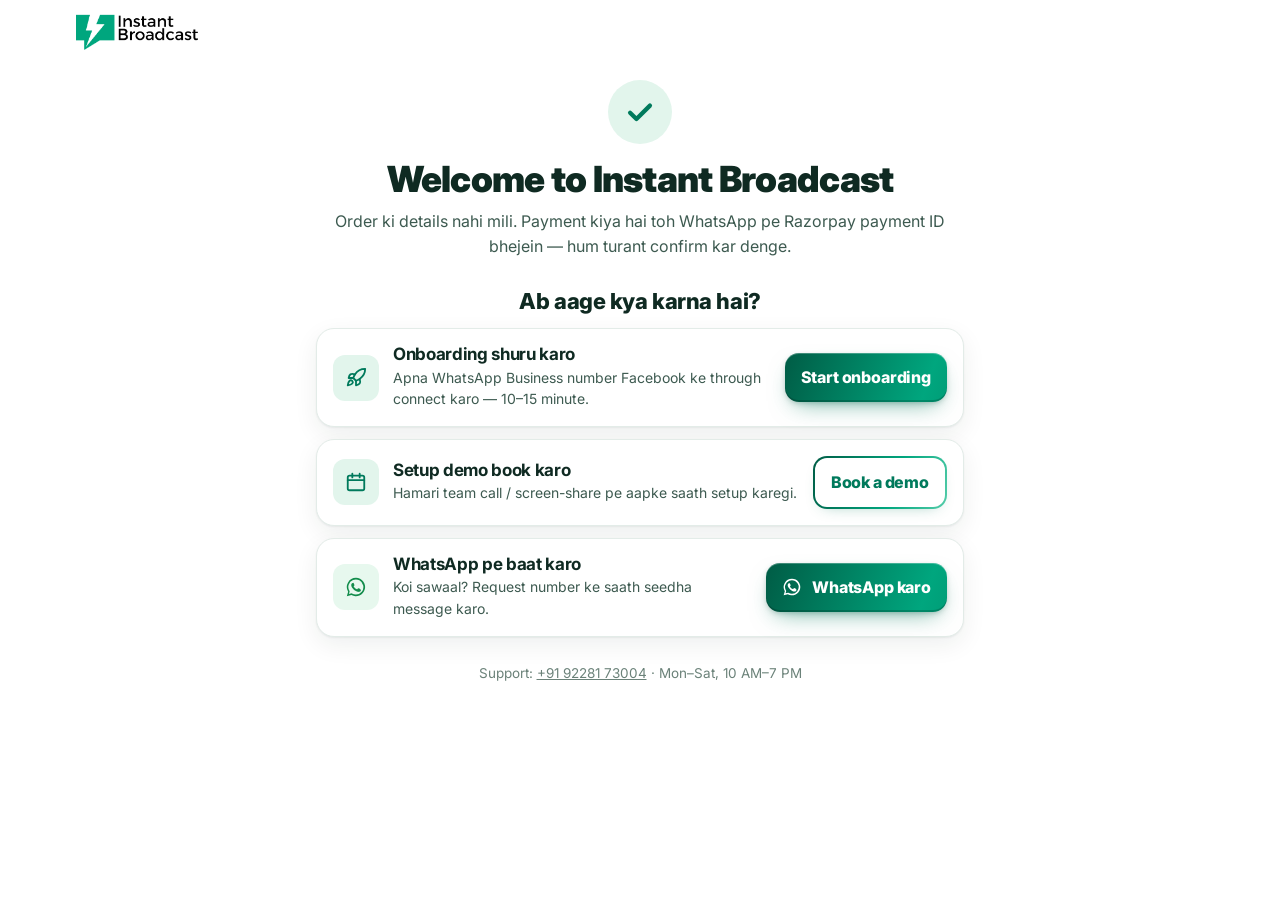
==== commit 5aab511a: "Combo page: switch to 7-day FREE trial — remove all ₹15,000/GST pricing and Razorpay checkout from t" ====
--- a/thank-you/index.html
+++ b/thank-you/index.html
@@ -3,14 +3,14 @@
 <head>
 <meta charset="utf-8">
 <meta name="viewport" content="width=device-width, initial-scale=1, viewport-fit=cover">
-<title>Order confirmed — Instant Broadcast</title>
+<title>7 din FREE trial — Instant Broadcast</title>
 <meta name="robots" content="noindex, nofollow">
 <meta name="theme-color" content="#007A5C">
 <link rel="icon" type="image/png" sizes="32x32" href="/assets/favicon-32.png">
 <link rel="preconnect" href="https://fonts.googleapis.com">
 <link rel="preconnect" href="https://fonts.gstatic.com" crossorigin>
 <link href="https://fonts.googleapis.com/css2?family=Inter:wght@400;500;600;700;800;900&amp;display=swap" rel="stylesheet">
-<link rel="stylesheet" href="/styles.css?v=3">
+<link rel="stylesheet" href="/styles.css?v=5">
 <style>
   .ty{max-width:680px;margin:0 auto;padding:8px 16px 60px}
   .ok-ic{width:64px;height:64px;border-radius:50%;background:var(--tint-2);color:var(--green-d);display:grid;place-items:center;margin:8px auto 14px}
@@ -52,7 +52,7 @@
 fbq('track', 'PageView');
 </script>
 <script src="/track.js?v=3" defer></script>
-<script src="/thankyou.js?v=3" defer></script>
+<script src="/thankyou.js?v=5" defer></script>
 </head>
 <body>
 <svg width="0" height="0" style="position:absolute" aria-hidden="true">
@@ -68,18 +68,18 @@
 
 <main class="ty" id="ty">
   <div class="ok-ic"><svg><use href="#i-check"/></svg></div>
-  <h1 id="ty-title">Payment ho gaya! Welcome to Instant Broadcast.</h1>
-  <p class="sub" id="ty-sub">Aapka order confirm hai. Order number sambhal ke rakhein — support pe yahi poocha jayega.</p>
+  <h1 id="ty-title">7 din FREE trial request mil gaya!</h1>
+  <p class="sub" id="ty-sub">Hamari team jaldi call karke trial chalu karegi. Ya abhi khud onboarding shuru kar do. Request number sambhal ke rakhein.</p>
 
   <div class="order" id="order">
     <div class="order-no">
-      <div><small>Order number</small><b id="o-no">—</b></div>
+      <div><small id="o-label">Request number</small><b id="o-no">—</b></div>
       <button class="btn btn-ghost btn-sm" type="button" id="o-copy">Copy</button>
     </div>
     <div class="order-body">
-      <div class="kv"><span>Amount paid</span><b id="o-amt">—</b></div>
-      <div class="kv"><span>Plan</span><b id="o-items">Instant Broadcast combo (yearly)</b></div>
-      <div class="kv"><span>Payment ID</span><b id="o-pay" style="font-weight:600;font-size:13px">—</b></div>
+      <div class="kv"><span id="o-amt-l">Trial</span><b id="o-amt">7 din FREE</b></div>
+      <div class="kv"><span>Try karna hai</span><b id="o-items">Instant Broadcast portal</b></div>
+      <div class="kv" id="o-pay-row" hidden><span>Payment ID</span><b id="o-pay" style="font-weight:600;font-size:13px">—</b></div>
     </div>
     <div class="pending" id="o-pending" hidden>Payment Razorpay pe ho gaya hai; hamari team order ko confirm karke aapko WhatsApp karegi.</div>
   </div>
@@ -110,7 +110,7 @@
 
       <div class="act wa">
         <span class="ic"><svg><use href="#i-wa"/></svg></span>
-        <div><h3>WhatsApp pe baat karo</h3><p>Koi sawaal? Order number ke saath seedha message karo.</p></div>
+        <div><h3>WhatsApp pe baat karo</h3><p>Koi sawaal? Request number ke saath seedha message karo.</p></div>
         <a class="btn btn-main" id="go-wa" href="https://wa.me/919228173004?text=Hi%2C%20maine%20Instant%20Broadcast%20combo%20kharida%20hai.%20%5Bcombo-lp%5D" target="_blank" rel="noopener"><svg><use href="#i-wa"/></svg>WhatsApp karo</a>
       </div>
     </div>
--- a/styles.css
+++ b/styles.css
@@ -323,3 +323,20 @@
 .sr{position:absolute;width:1px;height:1px;overflow:hidden;clip:rect(0 0 0 0)}
 [hidden]{display:none!important}
 @media (prefers-reduced-motion:reduce){.btn-main::after,.btn-ghost::after{display:none}}
+
+/* combo picks inside the checkout popup */
+.co-picks{display:grid;gap:8px;margin:14px 0 4px}
+.pick{position:relative;display:grid;grid-template-columns:auto 1fr auto;gap:10px;align-items:center;border:1.5px solid var(--line);border-radius:12px;padding:10px 12px;cursor:pointer;background:#fff;font-size:14.5px}
+.pick input{position:absolute;opacity:0;pointer-events:none}
+.pick .tk{width:22px;height:22px;border-radius:6px;border:2px solid #B8C9C2;display:grid;place-items:center}
+.pick .tk svg{width:14px;height:14px;color:#fff;opacity:0}
+.pick.on{border-color:var(--green);background:var(--tint)}
+.pick.on .tk{background:var(--green-d);border-color:var(--green-d)}
+.pick.on .tk svg{opacity:1}
+.pick.locked{cursor:default}
+.pick .nm{font-weight:700;line-height:1.25}
+.pick .nm small{display:block;font-weight:500;font-size:12.5px;color:var(--muted)}
+.pick b{font-size:13.5px;white-space:nowrap}
+.pick b.free{color:var(--green-d)}
+.pick .pp small{font-weight:600;color:var(--muted);font-size:12px}
+.pick input:focus-visible + .tk{outline:3px solid #8FD9BD;outline-offset:2px}
